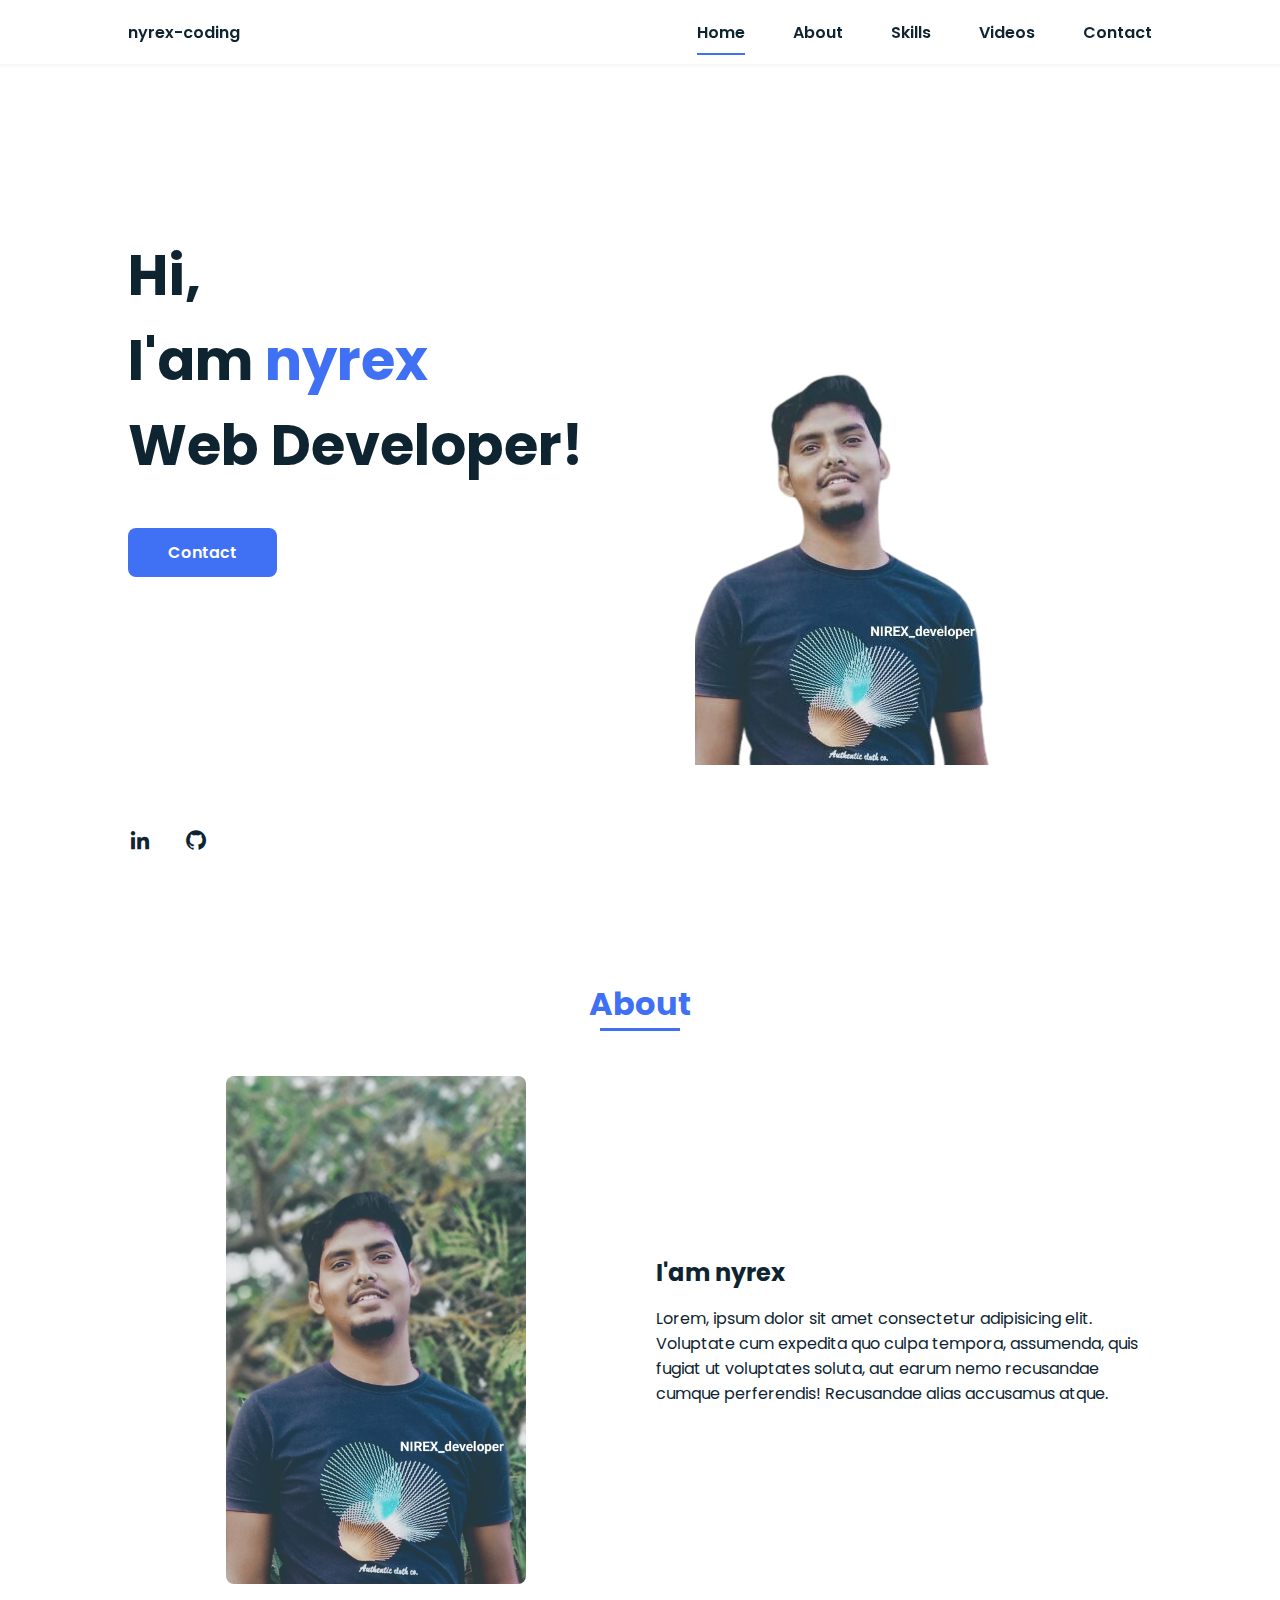
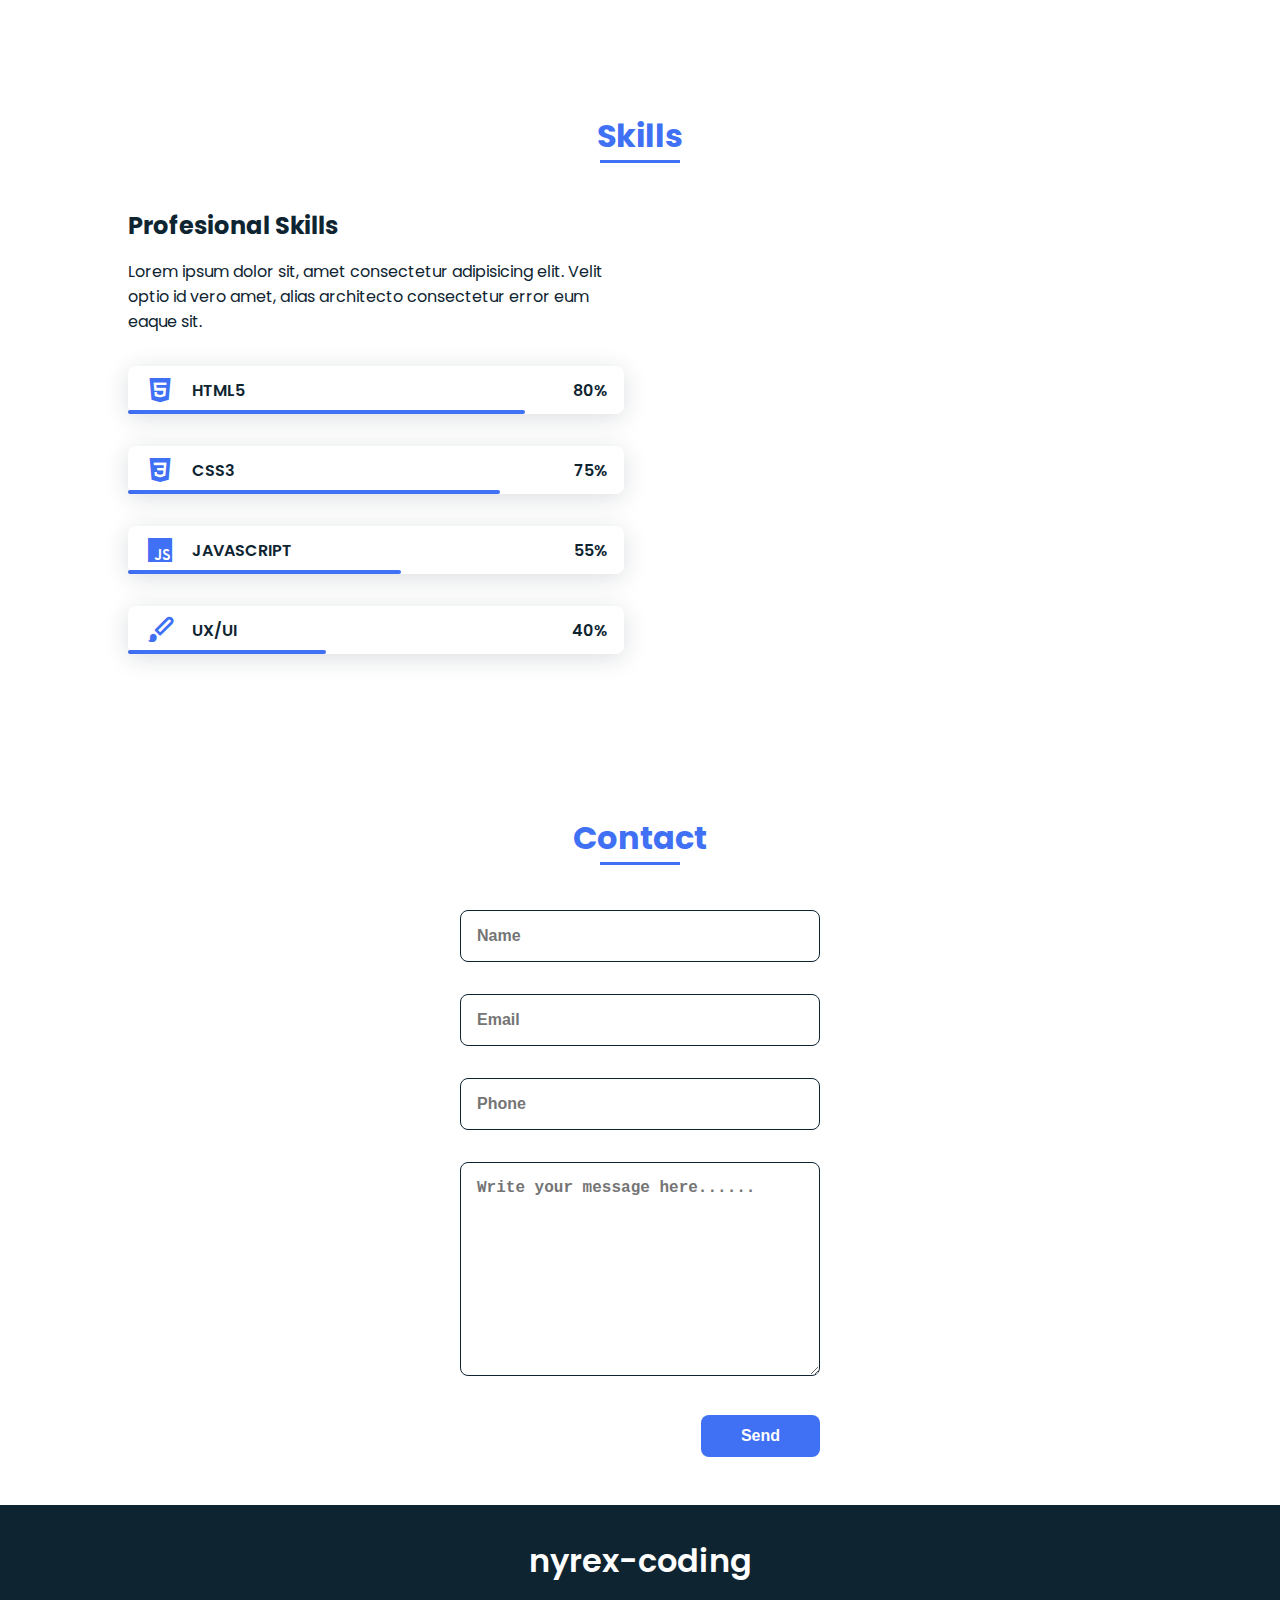
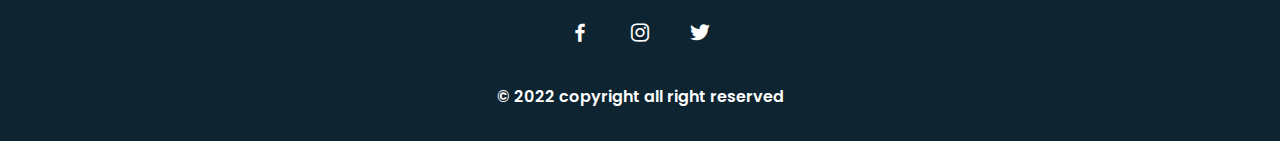
==== index.html @ c7756354 "nyrex website" ====
<!DOCTYPE html>
<html lang="en">
    <head>
        <meta charset="UTF-8">
        <meta name="viewport" content="width=device-width, initial-scale=1.0">

        <link rel="stylesheet" href="/css/style.css">

        <!-- =====BOX ICONS===== -->
        <link href='https://cdn.jsdelivr.net/npm/boxicons@2.0.5/css/boxicons.min.css' rel='stylesheet'>

        <title>nyrexcoding.com</title>
    </head>
    <body>
        <!--===== HEADER =====-->
        <header class="l-header">
            <nav class="nav bd-grid">
                <div>
                    <a href="#" class="nav__logo">nyrex-coding</a>
                </div>

                <div class="nav__menu" id="nav-menu">
                    <ul class="nav__list">
                        <li class="nav__item"><a href="#home" class="nav__link active">Home</a></li>
                        <li class="nav__item"><a href="#about" class="nav__link">About</a></li>
                        <li class="nav__item"><a href="#skills" class="nav__link">Skills</a></li>
                        <li class="nav__item"><a target="_blank" href="https://www.youtube.com/channel/UCLyHCZcuiRgkFYnBoyPjC6w/featured" class="nav__link">Videos</a></li>
                        <li class="nav__item"><a href="#contact" class="nav__link">Contact</a></li>
                    </ul>
                </div>

                <div class="nav__toggle" id="nav-toggle">
                    <i class='bx bx-menu'></i>
                </div>
            </nav>
        </header>

        <main class="l-main">
            <!--===== HOME =====-->
            <section class="home bd-grid" id="home">
                <div class="home__data">
                    <h1 class="home__title">Hi,<br>I'am <span class="home__title-color">nyrex</span><br> Web Developer!</h1>

                    <a href="#contact" class="button">Contact</a>
                </div>

                <div class="home__social">
                    <a target="_blank" href="https://www.linkedin.com/" class="home__social-icon"><i class='bx bxl-linkedin'></i></a>
                    <!-- <a href="" class="home__social-icon"><i class='bx bxl-behance' ></i></a> -->
                    <a target="_blank" href="https://github.com/" class="home__social-icon"><i class='bx bxl-github' ></i></a>
                </div>

                <div class="home__img">    
                    <img src="/logo.png" alt="">
                </div>
            </section>

            <!--===== ABOUT =====-->
            <section class="about section " id="about">
                <h2 class="section-title">About</h2>

                <div class="about__container bd-grid">
                    <div class="about__img">
                        <img src="/home-image.jpg" alt="">
                    </div>
                    
                    <div>
                        <h2 class="about__subtitle">I'am nyrex</h2>
                        <p class="about__text">Lorem, ipsum dolor sit amet consectetur adipisicing elit. Voluptate cum expedita quo culpa tempora, assumenda, quis fugiat ut voluptates soluta, aut earum nemo recusandae cumque perferendis! Recusandae alias accusamus atque.</p>           
                    </div>                                   
                </div>
            </section>

            <!--===== SKILLS =====-->
            <section class="skills section" id="skills">
                <h2 class="section-title">Skills</h2>

                <div class="skills__container bd-grid">          
                    <div>
                        <h2 class="skills__subtitle">Profesional Skills</h2>
                        <p class="skills__text">Lorem ipsum dolor sit, amet consectetur adipisicing elit. Velit optio id vero amet, alias architecto consectetur error eum eaque sit.</p>
                        <div class="skills__data">
                            <div class="skills__names">
                                <i class='bx bxl-html5 skills__icon'></i>
                                <span class="skills__name">HTML5</span>
                            </div>
                            <div class="skills__bar skills__html">

                            </div>
                            <div>
                                <span class="skills__percentage">80%</span>
                            </div>
                        </div>
                        <div class="skills__data">
                            <div class="skills__names">
                                <i class='bx bxl-css3 skills__icon'></i>
                                <span class="skills__name">CSS3</span>
                            </div>
                            <div class="skills__bar skills__css">
                                
                            </div>
                            <div>
                                <span class="skills__percentage">75%</span>
                            </div>
                        </div>
                        <div class="skills__data">
                            <div class="skills__names">
                                <i class='bx bxl-javascript skills__icon' ></i>
                                <span class="skills__name">JAVASCRIPT</span>
                            </div>
                            <div class="skills__bar skills__js">
                                
                            </div>
                            <div>
                                <span class="skills__percentage">55%</span>
                            </div>
                        </div>
                        <div class="skills__data">
                            <div class="skills__names">
                                <i class='bx bxs-paint skills__icon'></i>
                                <span class="skills__name">UX/UI</span>
                            </div>
                            <div class="skills__bar skills__ux">
                                
                            </div>
                            <div>
                                <span class="skills__percentage">40%</span>
                            </div>
                        </div>
                    </div>
                    
                    <div>              
                        <img src="assets/img/work3.jpg" alt="" class="skills__img">
                    </div>
                </div>
            </section>

            <!--===== WORK =====-->
            <!-- <section class="work section" id="work">
                <h2 class="section-title">Work</h2>

                <div class="work__container bd-grid">
                    <div class="work__img">
                        <img src="assets/img/work1.jpg" alt="">
                    </div>
                    <div class="work__img">
                        <img src="assets/img/work2.jpg" alt="">
                    </div>
                    <div class="work__img">
                        <img src="assets/img/work3.jpg" alt="">
                    </div>
                    <div class="work__img">
                        <img src="assets/img/work4.jpg" alt="">
                    </div>
                    <div class="work__img">
                        <img src="assets/img/work5.jpg" alt="">
                    </div>
                    <div class="work__img">
                        <img src="assets/img/work6.jpg" alt="">
                    </div>
                </div>
            </section> -->

            <!--===== CONTACT =====-->
            <section class="contact section" id="contact">
                <h2 class="section-title">Contact</h2>

                <div class="contact__container bd-grid">
                    <form action="https://formspree.io/f/myyllebe" method="POST" class="contact__form">
                        <input name="Name" type="text" placeholder="Name" class="contact__input">
                        <input name="Email" type="mail" placeholder="Email" class="contact__input">
                        <input name="Phone" type="phone" placeholder="Phone" class="contact__input">
                        <textarea name="message" id="" cols="0" rows="10" class="contact__input" placeholder="Write your message here......"></textarea>
                        <input  type="submit" value="Send" class="contact__button button">
                    </form>
                </div>
            </section>
        </main>

        <!--===== FOOTER =====-->
        <footer class="footer">
            <p class="footer__title">nyrex-coding</p>
            <div class="footer__social">
                <a target="_blank" href="https://www.facebook.com/" class="footer__icon"><i class='bx bxl-facebook' ></i></a>
                <a target="_blank" href="https://www.instagram.com/" class="footer__icon"><i class='bx bxl-instagram' ></i></a>
                <a target="_blank" href="https://www.twitter.com/" class="footer__icon"><i class='bx bxl-twitter' ></i></a>
            </div>
            <p>&#169; 2022 copyright all right reserved</p>
        </footer>


        <!--===== SCROLL REVEAL =====-->
        <script src="https://unpkg.com/scrollreveal"></script>

        <!--===== MAIN JS =====-->
        <script src="/js/index.js"></script>
    </body>
</html>
---- css/style.css ----
/*===== GOOGLE FONTS =====*/
@import url("https://fonts.googleapis.com/css2?family=Poppins:wght@400;600;700&display=swap");
/*===== VARIABLES CSS =====*/
:root{
  --header-height: 3rem;
  --font-semi: 600;
}

/*===== Colores =====*/
:root{
  --first-color: #4070F4;
  --second-color: #0E2431;
}

/*===== Fuente y tipografia =====*/
:root{
  --body-font: 'Poppins', sans-serif;
  --big-font-size: 2rem;
  --h2-font-size: 1.25rem;
  --normal-font-size: 0.938rem;
}
@media screen and (min-width: 768px){
  :root{
    --big-font-size: 3.5rem;
    --h2-font-size: 2rem;
    --normal-font-size: 1rem;
  }
}

/*===== Margenes =====*/
:root{
  --mb-1: 0.5rem;
  --mb-2: 1rem;
  --mb-3: 1.5rem;
  --mb-4: 2rem;
  --mb-5: 2.5rem;
  --mb-6: 3rem;
}

/*===== z index =====*/
:root{
  --z-back: -10;
  --z-normal: 1;
  --z-tooltip: 10;
  --z-fixed: 100;
}

/*===== BASE =====*/
*,::before,::after{
  box-sizing: border-box;
}
html{
  scroll-behavior: smooth;
}
body{
  margin: var(--header-height) 0 0 0;
  font-family: var(--body-font);
  font-size: var(--normal-font-size);
  color: var(--second-color);
}
h1,h2,p{
  margin: 0;
}
ul{
  margin: 0;
  padding: 0;
  list-style: none;
}
a{
  text-decoration: none;
}
img{
  max-width: 100%;
  height: auto;
  display: block;
}

/*===== CLASS CSS ===== */
.section-title{
  position: relative;
  font-size: var(--h2-font-size);
  color: var(--first-color);
  margin-top: var(--mb-2);
  margin-bottom: var(--mb-4);
  text-align: center;
}
.section-title::after{
  position: absolute;
  content: "";
  width: 64px;
  height: 0.18rem;
  left: 0;
  right: 0;
  margin: auto;
  top: 2rem;
  background-color: var(--first-color);
}
.section{
  padding-top: 3rem;
  padding-bottom: 2rem;
}

/*===== LAYOUT =====*/
.bd-grid{
  max-width: 1024px;
  display: grid;
  grid-template-columns: 100%;
  grid-column-gap: 2rem;
  width: calc(100% - 2rem);
  margin-left: var(--mb-2);
  margin-right: var(--mb-2);
}
.l-header{
  width: 100%;
  position: fixed;
  top: 0;
  left: 0;
  z-index: var(--z-fixed);
  background-color: #fff;
  box-shadow: 0 1px 4px rgba(146,161,176,.15);
}

/*===== NAV =====*/
.nav{
  height: var(--header-height);
  display: flex;
  justify-content: space-between;
  align-items: center;
  font-weight: var(--font-semi);
}
@media screen and (max-width: 768px){
  .nav__menu{
    position: fixed;
    top: var(--header-height);
    right: -100%;
    width: 80%;
    height: 100%;
    padding: 2rem;
    background-color: var(--second-color);
    transition: .5s;
  }
}
.nav__item{
  margin-bottom: var(--mb-4);
}
.nav__link{
  position: relative;
  color: #fff;
}
.nav__link:hover{
  position: relative;
}
.nav__link:hover::after{
  position: absolute;
  content: "";
  width: 100%;
  height: 0.18rem;
  left: 0;
  top: 2rem;
  background-color: var(--first-color);
}
.nav__logo{
  color: var(--second-color);
}
.nav__toggle{
  color: var(--second-color);
  font-size: 1.5rem;
  cursor: pointer;
}

/*Active menu*/
.active::after{
  position: absolute;
  content: "";
  width: 100%;
  height: 0.18rem;
  left: 0;
  top: 2rem;
  background-color: var(--first-color);
}

/*=== Show menu ===*/
.show{
  right: 0;
}

/*===== HOME =====*/
.home{
  height: calc(100vh - 3rem);
  row-gap: 1rem;
}
.home__data{
  align-self: center;
}
.home__title{
  font-size: var(--big-font-size);
  margin-bottom: var(--mb-5);
}
.home__title-color{
  color: var(--first-color);
}
.home__social{
  display: flex;
  flex-direction: column;
}
.home__social-icon{
  width: max-content;
  margin-bottom: var(--mb-2);
  font-size: 1.5rem;
  color: var(--second-color);
}
.home__social-icon:hover{
  color: var(--first-color);
}
.home__img{
  position: absolute;
  right: 0;
  bottom: 0;
  width: 295px;

}

/*BUTTONS*/
.button{
  display: inline-block;
  background-color: var(--first-color);
  color: #fff;
  padding: .75rem 2.5rem;
  font-weight: var(--font-semi);
  border-radius: .5rem;
}
.button:hover{
  box-shadow: 0 10px 36px rgba(0,0,0,.15);
}

/* ===== ABOUT =====*/
.about__container{
  row-gap: 2rem;
  text-align: center;
}
.about__subtitle{
  margin-bottom: var(--mb-2);
}
.about__img{
  justify-self: center;
}
.about__img img{
  width: 200px;
  border-radius: .5rem;
}

/* ===== SKILLS =====*/
.skills__container{
  row-gap: 2rem;
  text-align: center;
}
.skills__subtitle{
  margin-bottom: var(--mb-2);
}
.skills__text{
  margin-bottom: var(--mb-4);
}
.skills__data{
  display: flex;
  justify-content: space-between;
  align-items: center;
  position: relative;
  font-weight: var(--font-semi);
  padding: .5rem 1rem;
  margin-bottom: var(--mb-4);
  border-radius: .5rem;
  box-shadow: 0 4px 25px rgba(14,36,49,.15);
}
.skills__icon{
  font-size: 2rem;
  margin-right: var(--mb-2);
  color: var(--first-color);
}
.skills__names{
  display: flex;
  align-items: center;
}
.skills__bar{
  position: absolute;
  left: 0;
  bottom: 0;
  background-color: var(--first-color);
  height: .25rem;
  border-radius: .5rem;
  z-index: var(--z-back);
}
.skills__html{
  width: 80%;
}
.skills__css{
  width: 75%;
}
.skills__js{
  width: 55%;
}
.skills__ux{
  width: 40%;
}
.skills__img{
  border-radius: .5rem;
}

/* ===== WORK =====*/
/* .work__container{
  row-gap: 2rem;
}
.work__img{
  box-shadow: 0 4px 25px rgba(14,36,49,.15);
  border-radius: .5rem;
  overflow: hidden;
}
.work__img img{
  transition: 1s;
  cursor: pointer;
}
.work__img img:hover{
  transform: scale(1.1);
} */

/* ===== CONTACT =====*/
.contact__input{
  width: 100%;
  font-size: var(--normal-font-size);
  font-weight: var(--font-semi);
  padding: 1rem;
  border-radius: .5rem;
  border: 1.5px solid var(--second-color);
  outline: none;
  margin-bottom: var(--mb-4);
}
.contact__button{
  display: block;
  border: none;
  outline: none;
  font-size: var(--normal-font-size);
  cursor: pointer;
  margin-left: auto;
}

/* ===== FOOTER =====*/
.footer{
  background-color: var(--second-color);
  color: #fff;
  text-align: center;
  font-weight: var(--font-semi);
  padding: 2rem 0;
}
.footer__title{
  font-size: 2rem;
  margin-bottom: var(--mb-4);
}
.footer__social{
  margin-bottom: var(--mb-4);
}
.footer__icon{
  font-size: 1.5rem;
  color: #fff;
  margin: 0 var(--mb-2)
}

/* ===== MEDIA QUERIES=====*/
@media screen and (min-width: 768px){
  body{
    margin: 0;
  }
  .section{
    padding-top: 4rem;
    padding-bottom: 3rem;
  }
  .section-title{
    margin-bottom: var(--mb-6);
  }
  .section-title::after{
    width: 80px;
    top: 3rem;
  }

  .nav{
    height: calc(var(--header-height) + 1rem);
  }
  .nav__list{
    display: flex;
    padding-top: 0;
  }
  .nav__item{
    margin-left: var(--mb-6);
    margin-bottom: 0;
  }
  .nav__toggle{
    display: none;
  }
  .nav__link{
    color: var(--second-color);
  }

  .home{
    height: 100vh;
  }
  .home__data{
    align-self: flex-end;
  }
  .home__social{
    padding-top: 0;
    padding-bottom: 2.5rem;
    flex-direction: row;
    align-self: flex-end;
  }
  .home__social-icon{
    margin-bottom: 0;
    margin-right: var(--mb-4);
  }
  .home__img{
    width: 457px;
    bottom: 15%;
  }

  .about__container, .skills__container{
    grid-template-columns: repeat(2,1fr);
    align-items: center;
    text-align: initial;
  }
  .about__img img{
    width: 300px;
  }
  .work__container{
    grid-template-columns: repeat(3, 1fr);
    grid-template-rows: repeat(2,1fr);
    column-gap: 2rem;
  }
  .contact__form{
    width: 360px;
  }
  .contact__container{
    justify-items: center;
  }
}

@media screen and (min-width: 1024px){
  .bd-grid{
    margin-left: auto;
    margin-right: auto;
  }
  .home__img{
    right: 10%;
  }
}
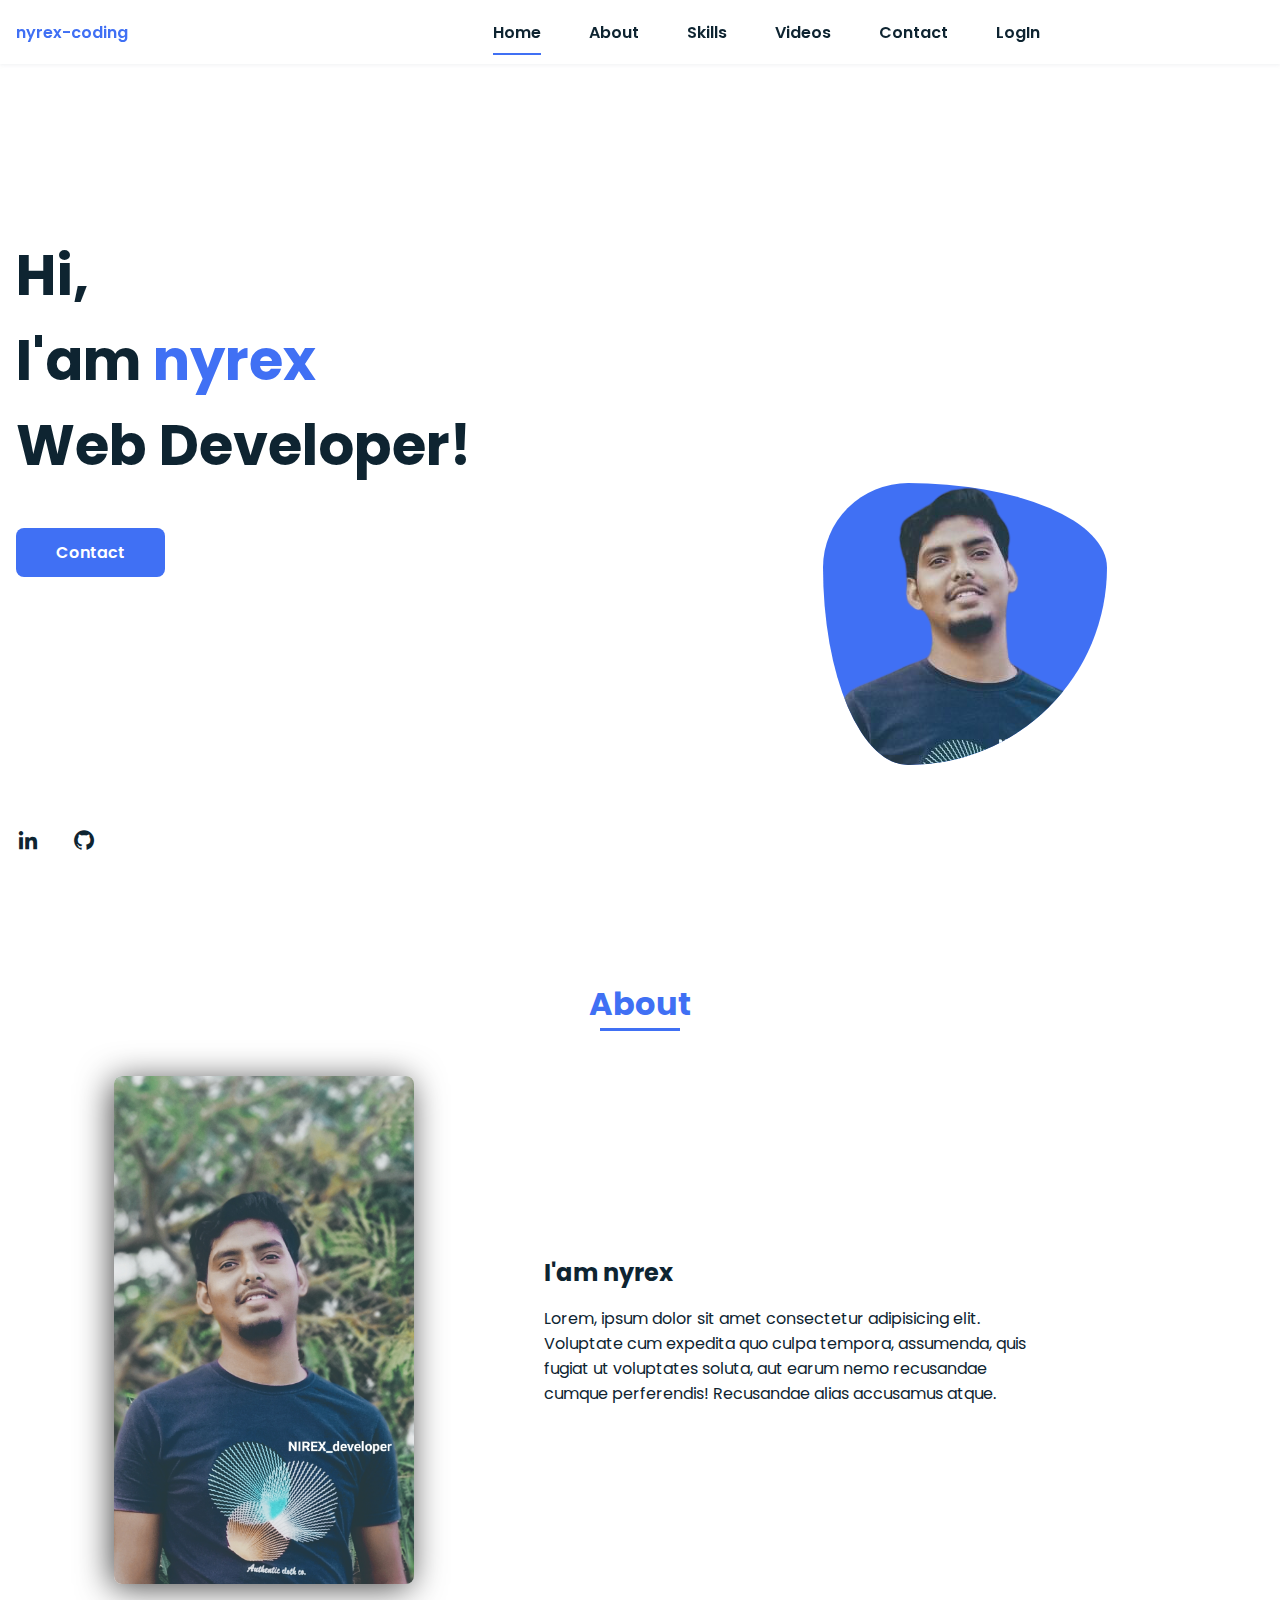
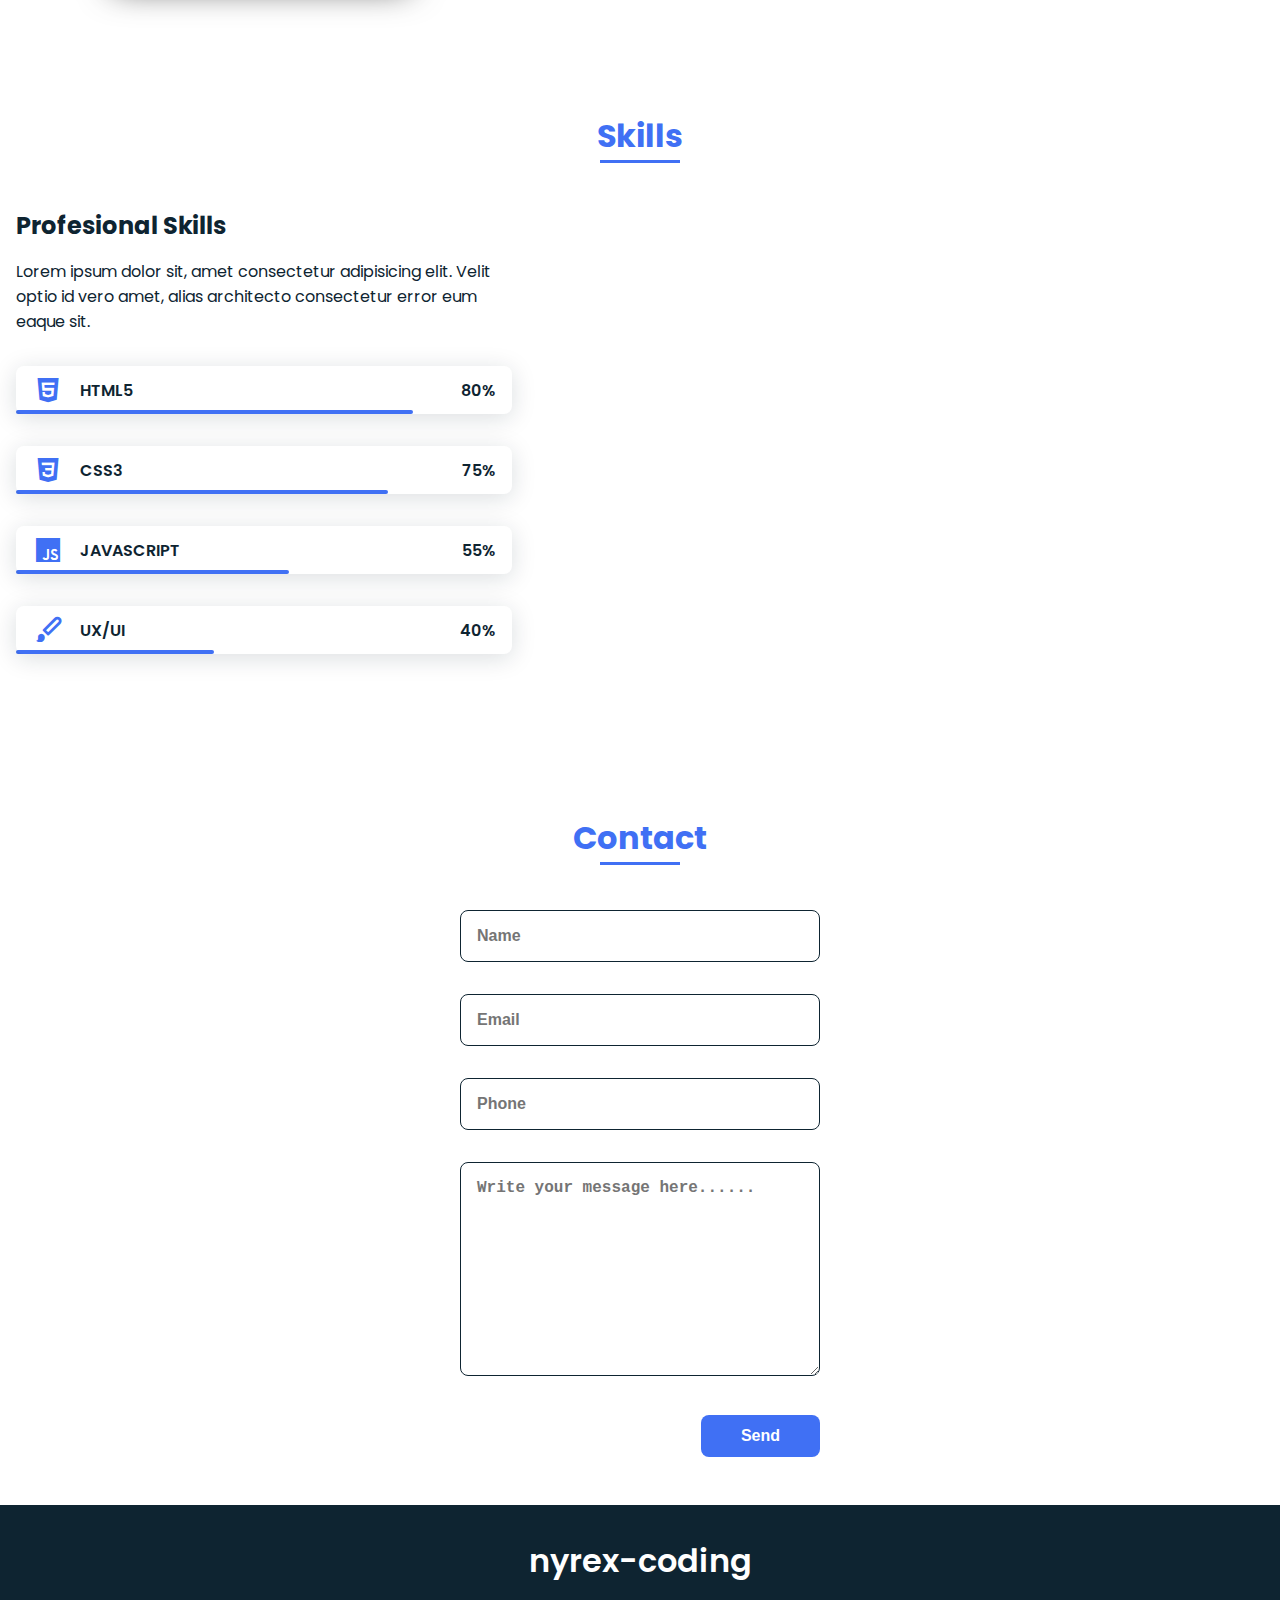
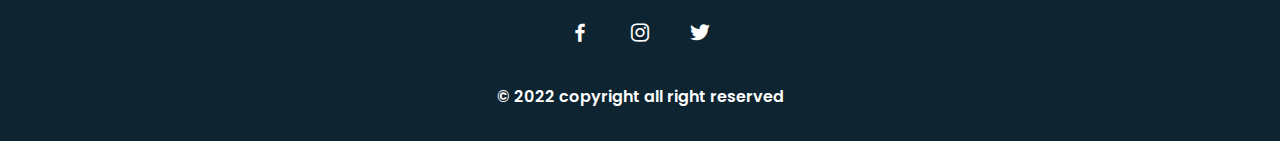
==== commit 35415f9a: "update files" ====
--- a/index.html
+++ b/index.html
@@ -4,7 +4,7 @@
         <meta charset="UTF-8">
         <meta name="viewport" content="width=device-width, initial-scale=1.0">
 
-        <link rel="stylesheet" href="/css/style.css">
+        <link rel="stylesheet" href="css/style.css">
 
         <!-- =====BOX ICONS===== -->
         <link href='https://cdn.jsdelivr.net/npm/boxicons@2.0.5/css/boxicons.min.css' rel='stylesheet'>
@@ -26,6 +26,7 @@
                         <li class="nav__item"><a href="#skills" class="nav__link">Skills</a></li>
                         <li class="nav__item"><a target="_blank" href="https://www.youtube.com/channel/UCLyHCZcuiRgkFYnBoyPjC6w/featured" class="nav__link">Videos</a></li>
                         <li class="nav__item"><a href="#contact" class="nav__link">Contact</a></li>
+                        <li class="nav__item"><a target="_blank" href="index2.html" class="nav__link">LogIn</a></li>
                     </ul>
                 </div>
 
@@ -51,7 +52,7 @@
                 </div>
 
                 <div class="home__img">    
-                    <img src="/logo.png" alt="">
+                    <img src="images/logo.png" alt="">
                 </div>
             </section>
 
@@ -61,7 +62,7 @@
 
                 <div class="about__container bd-grid">
                     <div class="about__img">
-                        <img src="/home-image.jpg" alt="">
+                        <img src="images/home-image.jpg" alt="">
                     </div>
                     
                     <div>
@@ -167,10 +168,10 @@
 
                 <div class="contact__container bd-grid">
                     <form action="https://formspree.io/f/myyllebe" method="POST" class="contact__form">
-                        <input name="Name" type="text" placeholder="Name" class="contact__input">
-                        <input name="Email" type="mail" placeholder="Email" class="contact__input">
-                        <input name="Phone" type="phone" placeholder="Phone" class="contact__input">
-                        <textarea name="message" id="" cols="0" rows="10" class="contact__input" placeholder="Write your message here......"></textarea>
+                        <input name="Name" type="text" placeholder="Name" class="contact__input" required>
+                        <input name="Email" type="mail" placeholder="Email" class="contact__input" required>
+                        <input name="Phone" type="phone" placeholder="Phone" class="contact__input" required>
+                        <textarea name="message" id="" cols="0" rows="10" class="contact__input" placeholder="Write your message here......" required></textarea>
                         <input  type="submit" value="Send" class="contact__button button">
                     </form>
                 </div>
@@ -193,6 +194,6 @@
         <script src="https://unpkg.com/scrollreveal"></script>
 
         <!--===== MAIN JS =====-->
-        <script src="/js/index.js"></script>
+        <script src="js/index.js"></script>
     </body>
 </html>--- a/css/style.css
+++ b/css/style.css
@@ -160,7 +160,7 @@
   background-color: var(--first-color);
 }
 .nav__logo{
-  color: var(--second-color);
+  color: var(--first-color);
 }
 .nav__toggle{
   color: var(--second-color);
@@ -215,9 +215,13 @@
 .home__img{
   position: absolute;
   right: 0;
-  bottom: 0;
+  bottom:0;
   width: 295px;
 
+}
+.home__img img{
+  border-radius: 30% 70% 70% 30% / 30% 30% 70% 70%  ;
+  background-color: var(--first-color);
 }
 
 /*BUTTONS*/
@@ -245,6 +249,7 @@
   justify-self: center;
 }
 .about__img img{
+  box-shadow: -3px 4px 34px -1px rgba(0,0,0,0.75);
   width: 200px;
   border-radius: .5rem;
 }
@@ -364,6 +369,14 @@
 }
 
 /* ===== MEDIA QUERIES=====*/
+@media screen and (max-width: 955px){
+  .home__img img{
+    float: right;
+    margin-right: 20px;
+  }
+}
+
+
 @media screen and (min-width: 768px){
   body{
     margin: 0;
@@ -437,10 +450,12 @@
   }
   .contact__container{
     justify-items: center;
-  }
-}
-
-@media screen and (min-width: 1024px){
+    margin: auto;
+    align-items: center;
+  }
+}
+
+@media screen and (min-width:927px)and (max-width: 1024px){
   .bd-grid{
     margin-left: auto;
     margin-right: auto;
@@ -448,4 +463,23 @@
   .home__img{
     right: 10%;
   }
-}+  .home__img img{
+    width: 80vh;
+    float: right;
+    margin: auto;
+  }
+}
+@media screen and (max-width: 850px){
+  
+.home__img img{
+  max-width: 80%;
+}
+}
+@media screen and (max-width: 290px){
+  .home__img img{
+    float: right;
+    margin: 7px;
+    width: 68%;
+  }
+}
+
